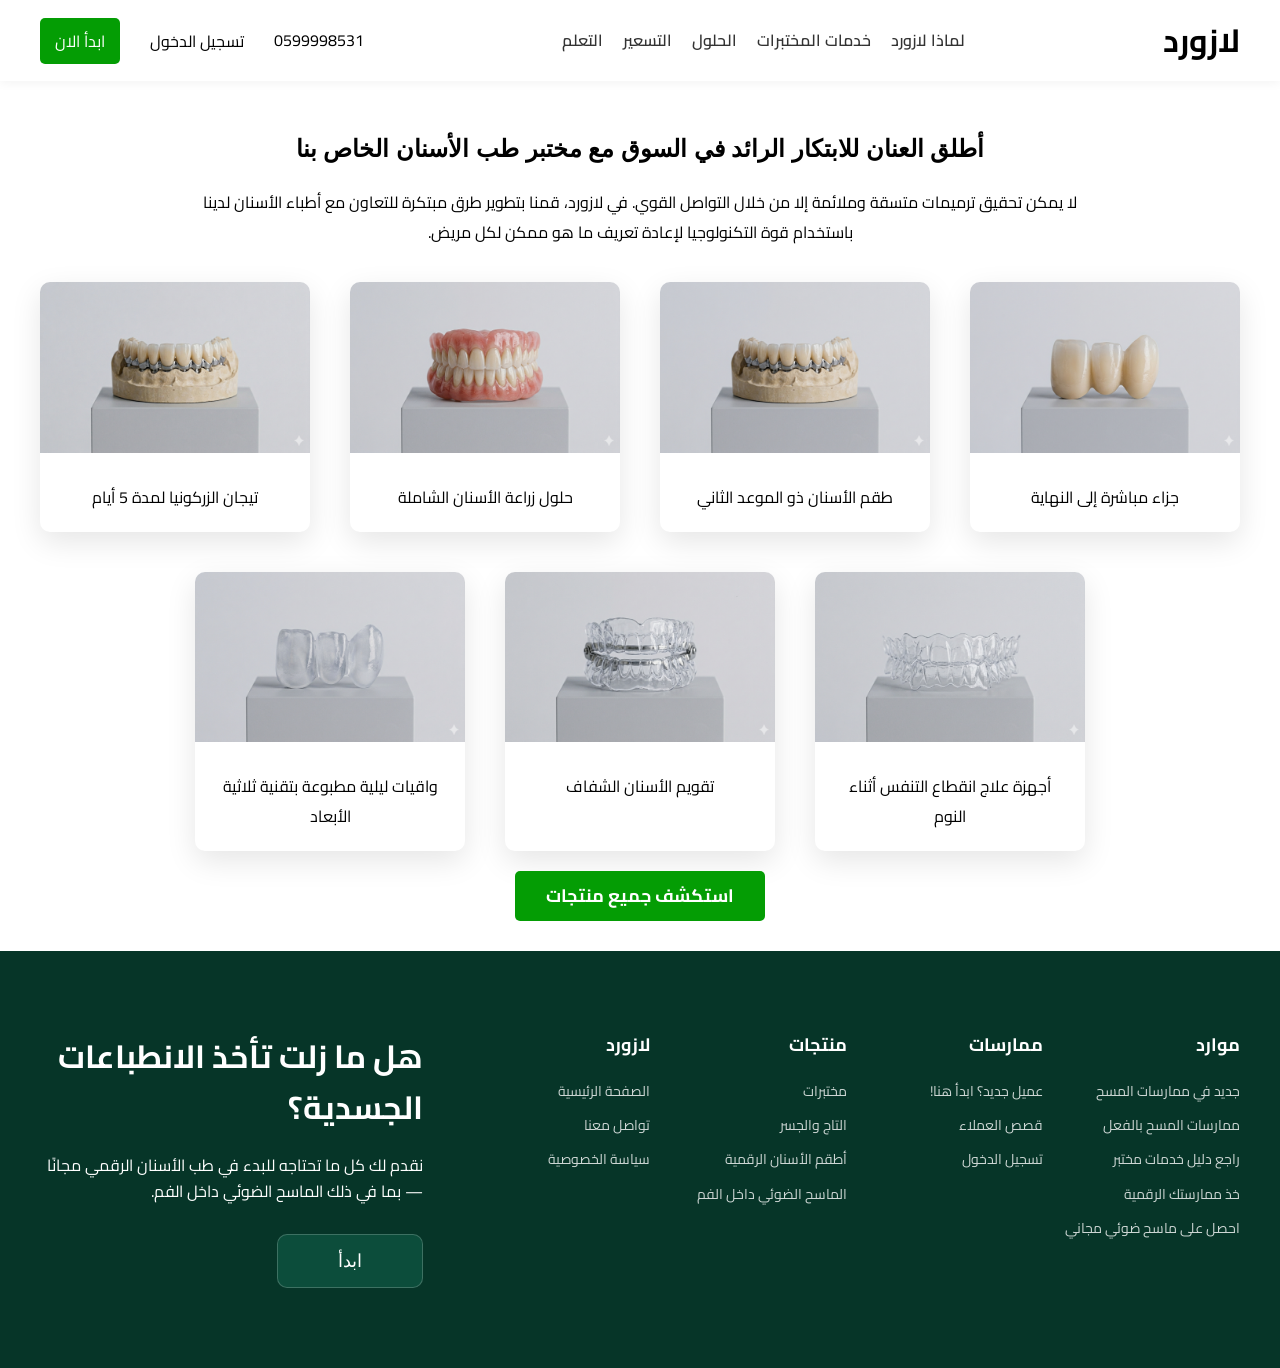
==== lab_services.html @ 4a9c9817 "dental clinic-website" ====
<!doctype html>
<html lang="ar" dir="rtl">
  <head>
    <meta charset="UTF-8" />
    <meta name="viewport" content="width=device-width, initial-scale=1.0" />
    <title>لازورد - خدمات المختبرات المتقدمة</title>
        <link rel="icon" type="image/png" href="assets/teeth_002.png">

    <link rel="stylesheet" href="styles/lab_services.css" />
  </head>
  <body>
    <header>
      <div class="container header-content">
        <h1><a href="./index.html">لازورد</a></h1>

        <nav class="main-nav">
          <ul class="nav-links">
            <li><a href="./why_lazord.html">لماذا لازورد</a></li>
            <li><a href="./lab_services.html">خدمات المختبرات</a></li>
            <li><a href="./solutions.html">الحلول</a></li>
            <li><a href="./pricing.html">التسعير</a></li>
            <li><a href="./learning.html">التعلم</a></li>
          </ul>
        </nav>

        <div class="info-header">
          <p class="connect-header">0599998531</p>
          <button class="login btn">تسجيل الدخول</button>
          <button class="start-now btn">ابدأ الان</button>
        </div>

        <button class="menu-toggle">☰</button>
      </div>
    </header>
    <section class="container dlaboratory-products">
      <h2 class="product-title">
        أطلق العنان للابتكار الرائد في السوق مع مختبر طب الأسنان الخاص بنا
      </h2>
      <p class="product-text">
        لا يمكن تحقيق ترميمات متسقة وملائمة إلا من خلال التواصل القوي. في
        لازورد، قمنا بتطوير طرق مبتكرة للتعاون مع أطباء الأسنان لدينا باستخدام
        قوة التكنولوجيا لإعادة تعريف ما هو ممكن لكل مريض.
      </p>

      <div class="all-products">
        <div class="product-dental">
          <img
            class="products-image"
            src="./assets/all-products/zirconia-rowns_1.png"
            alt=""
          />
          <p class="products-text">جزاء مباشرة إلى النهاية</p>
        </div>

        <div class="product-dental">
          <img
            class="products-image"
            src="./assets/all-products/implant-solutions_2.png"
            alt=""
          />
          <p class="products-text">طقم الأسنان ذو الموعد الثاني</p>
        </div>

        <div class="product-dental">
          <img
            class="products-image"
            src="./assets/all-products/two-appointment-denture_3.png"
            alt=""
          />
          <p class="products-text">حلول زراعة الأسنان الشاملة</p>
        </div>

        <div class="product-dental">
          <img
            class="products-image"
            src="./assets/all-products/direct-to-end-parts-4.png"
            alt=""
          />
          <p class="products-text">تيجان الزركونيا لمدة 5 أيام</p>
        </div>

        <div class="product-dental">
          <img
            class="products-image"
            src="./assets/all-products/clear-aligner-5.png"
            alt=""
          />
          <p class="products-text">أجهزة علاج انقطاع التنفس أثناء النوم</p>
        </div>

        <div class="product-dental">
          <img
            class="products-image"
            src="./assets/all-products/sleep-apnea-appliances_6.png"
            alt=""
          />
          <p class="products-text">تقويم الأسنان الشفاف</p>
        </div>

        <div class="product-dental">
          <img
            class="products-image"
            src="./assets/all-products/3d-printed-night-guards7.png"
            alt=""
          />
          <p class="products-text">واقيات ليلية مطبوعة بتقنية ثلاثية الأبعاد</p>
        </div>
      </div>
      <button class="btn btn-products">استكشف جميع منتجات المختبر</button>
    </section>
    <footer class="main-footer">
      <div class="container footer-grid">
        <div class="footer-links">
          <div class="footer-col">
            <h4>موارد</h4>
            <ul>
              <li>جديد في ممارسات المسح</li>
              <li>ممارسات المسح بالفعل</li>
              <li>راجع دليل خدمات مختبر</li>
              <li>خذ ممارستك الرقمية</li>
              <li>احصل على ماسح ضوئي مجاني</li>
            </ul>
          </div>
          <div class="footer-col">
            <h4>ممارسات</h4>
            <ul>
              <li>عميل جديد؟ ابدأ هنا!</li>
              <li>قصص العملاء</li>
              <li>تسجيل الدخول</li>
            </ul>
          </div>
          <div class="footer-col">
            <h4>منتجات</h4>
            <ul>
              <li>مختبرات</li>
              <li>التاج والجسر</li>
              <li>أطقم الأسنان الرقمية</li>
              <li>الماسح الضوئي داخل الفم</li>
            </ul>
          </div>
          <div class="footer-col">
            <h4>لازورد</h4>
            <ul>
              <li>الصفحة الرئيسية</li>
              <li>تواصل معنا</li>
              <li>سياسة الخصوصية</li>
            </ul>
          </div>
        </div>

        <div class="footer-cta">
          <h2>هل ما زلت تأخذ الانطباعات الجسدية؟</h2>
          <p>
            نقدم لك كل ما تحتاجه للبدء في طب الأسنان الرقمي مجانًا — بما في ذلك
            الماسح الضوئي داخل الفم.
          </p>
          <button class="cta-btn">ابدأ</button>
        </div>
      </div>
    </footer>
  </body>
</html>
---- styles/lab_services.css ----
@import url('./style.css');
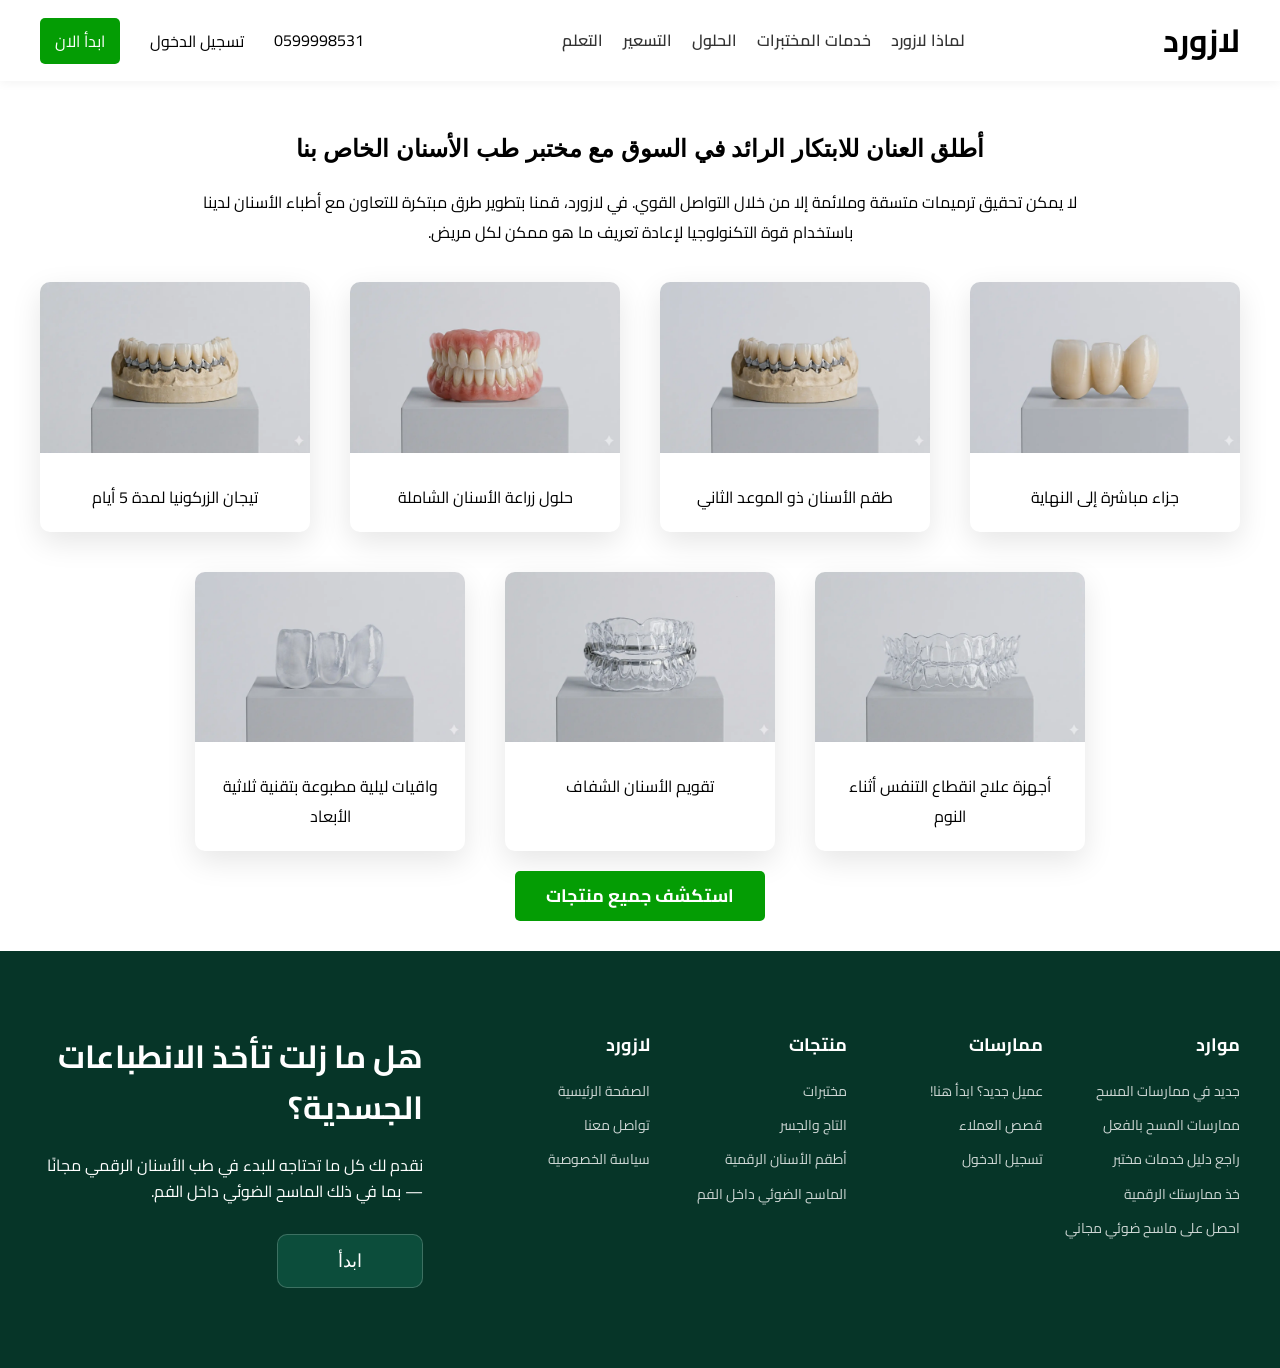
==== commit a1b2980a: "convert images to WebP for better performance" ====
--- a/lab_services.html
+++ b/lab_services.html
@@ -4,7 +4,7 @@
     <meta charset="UTF-8" />
     <meta name="viewport" content="width=device-width, initial-scale=1.0" />
     <title>لازورد - خدمات المختبرات المتقدمة</title>
-        <link rel="icon" type="image/png" href="assets/teeth_002.png">
+    <link rel="icon" type="image/png" href="assets/teeth_002.png" />
 
     <link rel="stylesheet" href="styles/lab_services.css" />
   </head>
@@ -46,7 +46,7 @@
         <div class="product-dental">
           <img
             class="products-image"
-            src="./assets/all-products/zirconia-rowns_1.png"
+            src="./assets/all-products/zirconia-rowns_1.webp"
             alt=""
           />
           <p class="products-text">جزاء مباشرة إلى النهاية</p>
@@ -55,7 +55,7 @@
         <div class="product-dental">
           <img
             class="products-image"
-            src="./assets/all-products/implant-solutions_2.png"
+            src="./assets/all-products/implant-solutions_2.webp"
             alt=""
           />
           <p class="products-text">طقم الأسنان ذو الموعد الثاني</p>
@@ -64,7 +64,7 @@
         <div class="product-dental">
           <img
             class="products-image"
-            src="./assets/all-products/two-appointment-denture_3.png"
+            src="./assets/all-products/two-appointment-denture_3.webp"
             alt=""
           />
           <p class="products-text">حلول زراعة الأسنان الشاملة</p>
@@ -73,7 +73,7 @@
         <div class="product-dental">
           <img
             class="products-image"
-            src="./assets/all-products/direct-to-end-parts-4.png"
+            src="./assets/all-products/direct-to-end-parts-4.webp"
             alt=""
           />
           <p class="products-text">تيجان الزركونيا لمدة 5 أيام</p>
@@ -82,7 +82,7 @@
         <div class="product-dental">
           <img
             class="products-image"
-            src="./assets/all-products/clear-aligner-5.png"
+            src="./assets/all-products/clear-aligner-5.webp"
             alt=""
           />
           <p class="products-text">أجهزة علاج انقطاع التنفس أثناء النوم</p>
@@ -91,7 +91,7 @@
         <div class="product-dental">
           <img
             class="products-image"
-            src="./assets/all-products/sleep-apnea-appliances_6.png"
+            src="./assets/all-products/sleep-apnea-appliances_6.webp"
             alt=""
           />
           <p class="products-text">تقويم الأسنان الشفاف</p>
@@ -100,7 +100,7 @@
         <div class="product-dental">
           <img
             class="products-image"
-            src="./assets/all-products/3d-printed-night-guards7.png"
+            src="./assets/all-products/3d-printed-night-guards7.webp"
             alt=""
           />
           <p class="products-text">واقيات ليلية مطبوعة بتقنية ثلاثية الأبعاد</p>
@@ -158,5 +158,6 @@
         </div>
       </div>
     </footer>
+    <script src="./scripts/script.js"></script>
   </body>
 </html>
